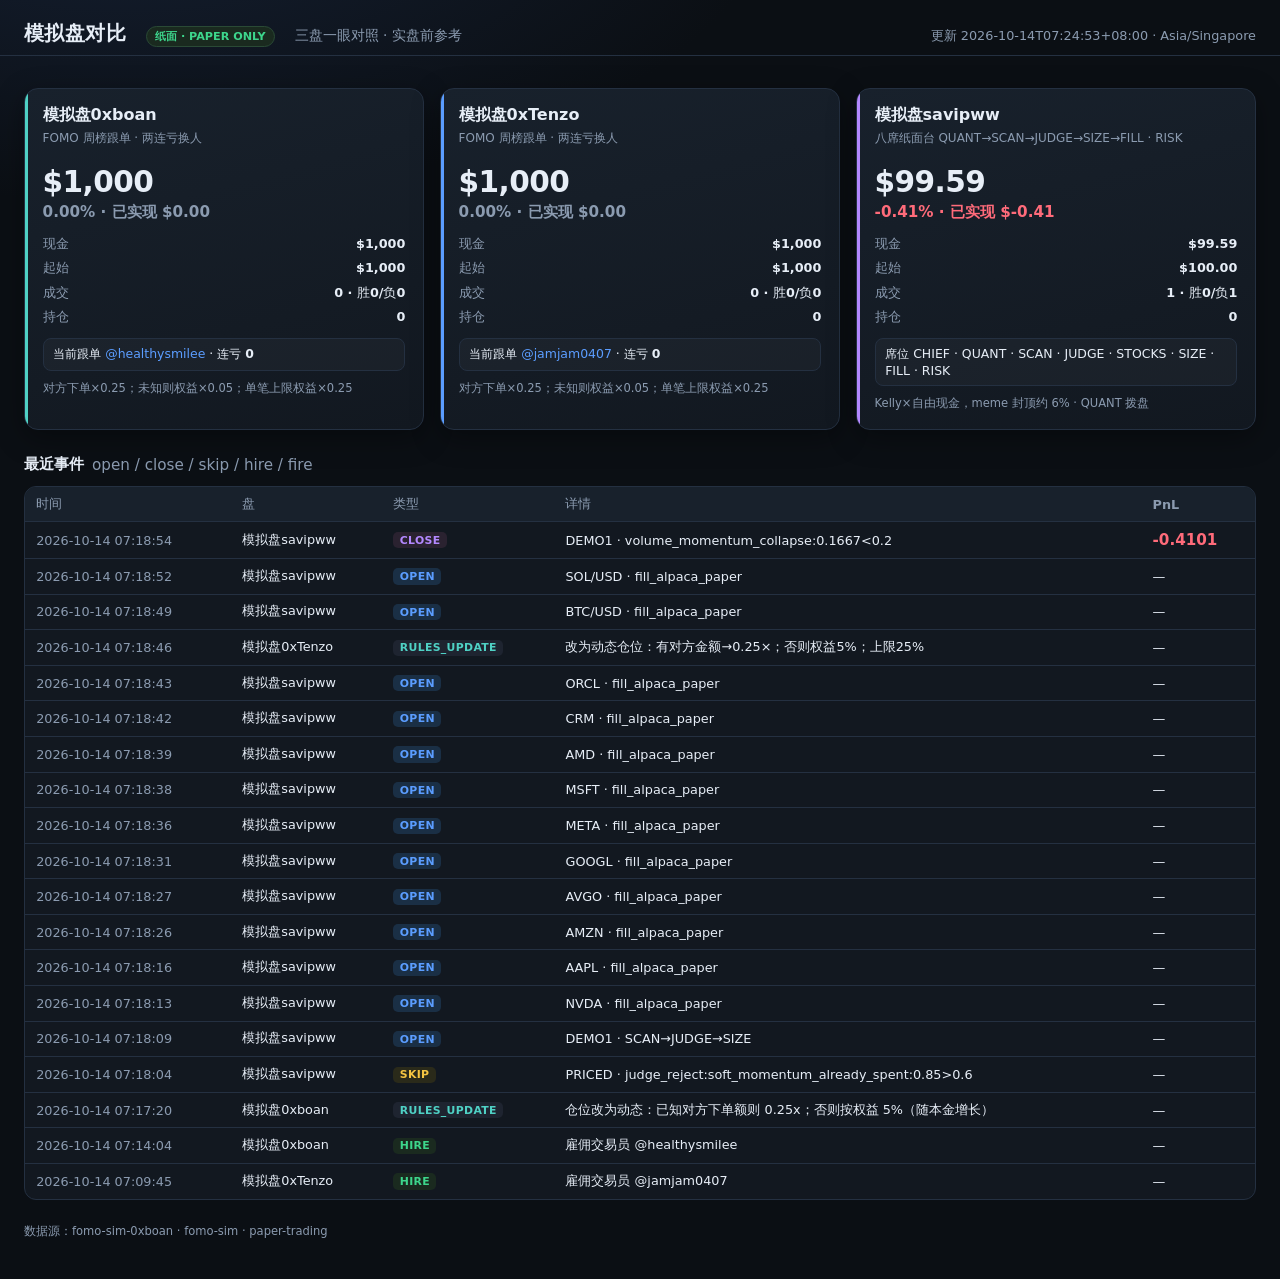
==== docs/index.html @ 2f776624 "Seed the paper-sim comparison dashboard. Add the static docs dashboard, sample snapshot, and the Pyt" ====
<!DOCTYPE html>
<html lang="zh-CN">
<head>
<meta charset="utf-8" />
<meta name="viewport" content="width=device-width, initial-scale=1" />
<title>模拟盘对比 · Paper Sim Compare</title>
<style>
  :root {
    --bg: #0b0f14;
    --panel: #121820;
    --panel2: #18212c;
    --border: #243041;
    --text: #e7eef7;
    --muted: #8b9bb0;
    --green: #3dd68c;
    --red: #ff6b7a;
    --amber: #f5c542;
    --blue: #5b9dff;
    --purple: #b388ff;
    --cyan: #4fd1c5;
  }
  * { box-sizing: border-box; }
  body {
    margin: 0;
    font-family: "SF Pro Text", "Segoe UI", "PingFang SC", "Noto Sans SC", system-ui, sans-serif;
    background: radial-gradient(1200px 600px at 10% -10%, #152033 0%, var(--bg) 55%);
    color: var(--text);
    min-height: 100vh;
  }
  header {
    display: flex; flex-wrap: wrap; align-items: baseline; gap: .75rem 1.25rem;
    padding: 1.25rem 1.5rem .5rem;
    border-bottom: 1px solid var(--border);
  }
  header h1 { margin: 0; font-size: 1.25rem; font-weight: 650; letter-spacing: .02em; }
  header .sub { color: var(--muted); font-size: .85rem; }
  header .meta { margin-left: auto; color: var(--muted); font-size: .8rem; font-variant-numeric: tabular-nums; }
  .badge {
    display: inline-block; padding: .15rem .5rem; border-radius: 999px;
    background: #1a2a1f; color: var(--green); font-size: .7rem; font-weight: 600;
    border: 1px solid #2a4a35;
  }
  main { padding: 1rem 1.5rem 2.5rem; max-width: 1280px; margin: 0 auto; }
  .cards {
    display: grid;
    grid-template-columns: repeat(3, 1fr);
    gap: 1rem;
    margin: 1rem 0 1.5rem;
  }
  @media (max-width: 960px) { .cards { grid-template-columns: 1fr; } }
  .card {
    background: linear-gradient(165deg, var(--panel2), var(--panel));
    border: 1px solid var(--border);
    border-radius: 14px;
    padding: 1rem 1.1rem 1.15rem;
    box-shadow: 0 8px 28px rgba(0,0,0,.35);
    position: relative;
    overflow: hidden;
  }
  .card::before {
    content: "";
    position: absolute; inset: 0 auto 0 0; width: 3px;
    background: var(--accent, var(--blue));
  }
  .card[data-id="0xboan"] { --accent: var(--cyan); }
  .card[data-id="0xTenzo"] { --accent: var(--blue); }
  .card[data-id="savipww"] { --accent: var(--purple); }
  .card .name { font-size: 1rem; font-weight: 650; margin: 0 0 .2rem; }
  .card .strategy { color: var(--muted); font-size: .75rem; line-height: 1.35; min-height: 2.1em; }
  .equity {
    font-size: 1.85rem; font-weight: 700; font-variant-numeric: tabular-nums;
    margin: .65rem 0 .15rem; letter-spacing: -.02em;
  }
  .pnl { font-size: .95rem; font-weight: 600; font-variant-numeric: tabular-nums; }
  .pnl.up { color: var(--green); }
  .pnl.down { color: var(--red); }
  .pnl.flat { color: var(--muted); }
  .grid {
    display: grid; grid-template-columns: 1fr 1fr; gap: .45rem .75rem;
    margin-top: .85rem; font-size: .8rem;
  }
  .grid .k { color: var(--muted); }
  .grid .v { font-variant-numeric: tabular-nums; text-align: right; font-weight: 550; }
  .trader {
    margin-top: .75rem; padding: .45rem .6rem; border-radius: 8px;
    background: rgba(255,255,255,.03); border: 1px solid var(--border);
    font-size: .78rem;
  }
  .trader a { color: var(--blue); text-decoration: none; }
  .sizing { color: var(--muted); font-size: .72rem; margin-top: .55rem; line-height: 1.4; }
  section h2 {
    font-size: .95rem; margin: 0 0 .65rem; font-weight: 650;
    display: flex; align-items: center; gap: .5rem;
  }
  .table-wrap {
    overflow: auto; border: 1px solid var(--border); border-radius: 12px;
    background: var(--panel);
  }
  table { width: 100%; border-collapse: collapse; font-size: .8rem; }
  th, td { padding: .55rem .7rem; text-align: left; border-bottom: 1px solid var(--border); }
  th { color: var(--muted); font-weight: 550; background: var(--panel2); position: sticky; top: 0; }
  tr:last-child td { border-bottom: none; }
  .tag {
    display: inline-block; padding: .1rem .4rem; border-radius: 5px;
    font-size: .68rem; font-weight: 700; letter-spacing: .03em; text-transform: uppercase;
  }
  .tag-open { background: #1a2f45; color: var(--blue); }
  .tag-close { background: #2a2230; color: var(--purple); }
  .tag-skip { background: #2a2a1a; color: var(--amber); }
  .tag-hire { background: #1a2a1f; color: var(--green); }
  .tag-fire { background: #2a1a1e; color: var(--red); }
  .tag-rules_update { background: #1e2430; color: var(--cyan); }
  .err { color: var(--red); padding: 1rem; }
  footer { color: var(--muted); font-size: .72rem; margin-top: 1.5rem; }
</style>
</head>
<body>
<header>
  <h1>模拟盘对比</h1>
  <span class="badge">纸面 · PAPER ONLY</span>
  <span class="sub">三盘一眼对照 · 实盘前参考</span>
  <div class="meta" id="meta">加载中…</div>
</header>
<main>
  <div class="cards" id="cards"></div>
  <section>
    <h2>最近事件 <span class="sub" style="font-weight:400;color:var(--muted)">open / close / skip / hire / fire</span></h2>
    <div class="table-wrap">
      <table>
        <thead>
          <tr>
            <th>时间</th>
            <th>盘</th>
            <th>类型</th>
            <th>详情</th>
            <th>PnL</th>
          </tr>
        </thead>
        <tbody id="events"></tbody>
      </table>
    </div>
  </section>
  <footer id="footer">数据源：fomo-sim-0xboan · fomo-sim · paper-trading</footer>
</main>
<script>
const LIVE = location.port === "8765" || location.hostname === "127.0.0.1" || location.hostname === "localhost";
const URLS = LIVE
  ? ["/api/snapshot.json", "./data/latest.json"]
  : ["./data/latest.json"];

function money(n) {
  if (n == null || Number.isNaN(n)) return "—";
  const s = Math.abs(n) >= 1000 ? n.toLocaleString("en-US", {maximumFractionDigits: 2}) : n.toFixed(2);
  return "$" + s;
}
function pct(n) {
  const sign = n > 0 ? "+" : "";
  return sign + n.toFixed(2) + "%";
}
function pnlClass(n) {
  if (n > 0.0001) return "up";
  if (n < -0.0001) return "down";
  return "flat";
}
function esc(s) {
  return String(s ?? "").replace(/[&<>"']/g, c => ({"&":"&amp;","<":"&lt;",">":"&gt;",'"':"&quot;","'":"&#39;"}[c]));
}
function tagClass(t) {
  return "tag tag-" + (t || "").replace(/[^a-z_]/gi, "");
}

function render(data) {
  const meta = document.getElementById("meta");
  meta.textContent = "更新 " + (data.generated_at || "—") + " · " + (data.timezone || "SGT");
  const cards = document.getElementById("cards");
  cards.innerHTML = (data.bots || []).map(b => {
    const pnl = b.equity - b.start_cash;
    const pnlP = b.start_cash ? (pnl / b.start_cash) * 100 : 0;
    let traderHtml;
    if (b.current_trader) {
      traderHtml = `<div class="trader">当前跟单 <a href="https://x.com/${esc(b.current_trader)}" target="_blank" rel="noopener">@${esc(b.current_trader)}</a>
        · 连亏 <b>${b.consecutive_losses ?? 0}</b></div>`;
    } else if (b.seats) {
      traderHtml = `<div class="trader">席位 ${esc((b.seats || []).join(" · "))}</div>`;
    } else {
      traderHtml = `<div class="trader">策略台 · 无跟单对象</div>`;
    }
    return `<article class="card" data-id="${esc(b.id)}">
      <div class="name">${esc(b.name)}</div>
      <div class="strategy">${esc(b.strategy)}</div>
      <div class="equity">${money(b.equity)}</div>
      <div class="pnl ${pnlClass(pnl)}">${pct(pnlP)} · 已实现 ${money(b.realized_pnl)}</div>
      <div class="grid">
        <div class="k">现金</div><div class="v">${money(b.cash)}</div>
        <div class="k">起始</div><div class="v">${money(b.start_cash)}</div>
        <div class="k">成交</div><div class="v">${b.trade_count} · 胜${b.win_count}/负${b.loss_count}</div>
        <div class="k">持仓</div><div class="v">${b.open_positions_count}</div>
      </div>
      ${traderHtml}
      <div class="sizing">${esc(b.sizing_note || "")}</div>
    </article>`;
  }).join("");

  const tbody = document.getElementById("events");
  const rows = data.recent_events || [];
  if (!rows.length) {
    tbody.innerHTML = `<tr><td colspan="5" style="color:var(--muted)">暂无事件</td></tr>`;
  } else {
    tbody.innerHTML = rows.map(e => {
      const pnl = e.pnl;
      let pnlCell = "—";
      if (pnl != null && pnl !== "") {
        const n = Number(pnl);
        pnlCell = `<span class="pnl ${pnlClass(n)}">${n >= 0 ? "+" : ""}${n.toFixed(4)}</span>`;
      }
      const detail = e.msg || (e.handle ? "@" + e.handle : "") || (e.symbol || "") || "—";
      return `<tr>
        <td style="white-space:nowrap;font-variant-numeric:tabular-nums;color:var(--muted)">${esc((e.ts||"").replace("T"," ").slice(0,19))}</td>
        <td>${esc(e.bot_name || e.bot_id || "")}</td>
        <td><span class="${tagClass(e.type)}">${esc(e.type)}</span></td>
        <td>${esc(detail)}</td>
        <td>${pnlCell}</td>
      </tr>`;
    }).join("");
  }
}

async function load() {
  let lastErr;
  for (const u of URLS) {
    try {
      const r = await fetch(u + (LIVE ? (u.includes("?") ? "&" : "?") + "t=" + Date.now() : ""), {cache: "no-store"});
      if (!r.ok) throw new Error(u + " " + r.status);
      const data = await r.json();
      render(data);
      return;
    } catch (e) { lastErr = e; }
  }
  document.getElementById("cards").innerHTML = `<div class="err">无法加载数据：${esc(lastErr && lastErr.message)}</div>`;
}

load();
if (LIVE) setInterval(load, 30000);
else {
  // GitHub Pages: still refresh latest.json periodically if user leaves tab open
  setInterval(load, 60000);
}
</script>
</body>
</html>
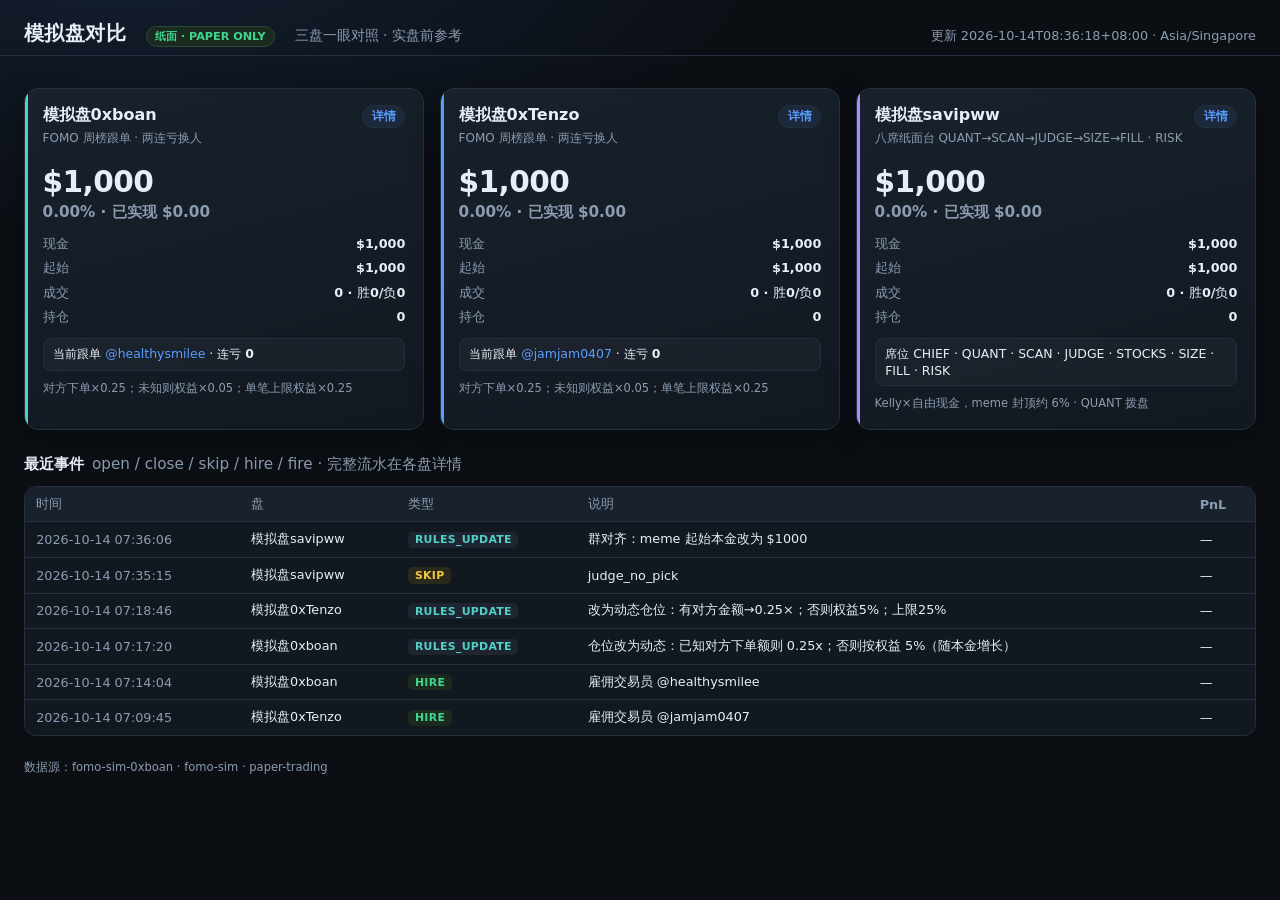
==== commit 52bb1db3: "Add per-bot paper detail pages with full event history. Compare cards link to bot.html, and export n" ====
--- a/docs/index.html
+++ b/docs/index.html
@@ -56,7 +56,19 @@
     box-shadow: 0 8px 28px rgba(0,0,0,.35);
     position: relative;
     overflow: hidden;
-  }
+    cursor: pointer;
+  }
+  .card:hover { border-color: #3a516c; }
+  .card-top { display: flex; align-items: flex-start; justify-content: space-between; gap: .6rem; }
+  .detail-link {
+    flex: none;
+    color: var(--blue); text-decoration: none; font-size: .72rem; font-weight: 700;
+    border: 1px solid var(--border); border-radius: 999px; padding: .18rem .55rem;
+    background: rgba(91,157,255,.08);
+  }
+  .detail-link:hover { background: rgba(91,157,255,.18); }
+  .bot-link { color: var(--text); text-decoration: none; }
+  .bot-link:hover { color: var(--blue); }
   .card::before {
     content: "";
     position: absolute; inset: 0 auto 0 0; width: 3px;
@@ -124,7 +136,7 @@
 <main>
   <div class="cards" id="cards"></div>
   <section>
-    <h2>最近事件 <span class="sub" style="font-weight:400;color:var(--muted)">open / close / skip / hire / fire</span></h2>
+    <h2>最近事件 <span class="sub" style="font-weight:400;color:var(--muted)">open / close / skip / hire / fire · 完整流水在各盘详情</span></h2>
     <div class="table-wrap">
       <table>
         <thead>
@@ -132,7 +144,7 @@
             <th>时间</th>
             <th>盘</th>
             <th>类型</th>
-            <th>详情</th>
+            <th>说明</th>
             <th>PnL</th>
           </tr>
         </thead>
@@ -185,8 +197,12 @@
     } else {
       traderHtml = `<div class="trader">策略台 · 无跟单对象</div>`;
     }
-    return `<article class="card" data-id="${esc(b.id)}">
-      <div class="name">${esc(b.name)}</div>
+    const detailHref = "./bot.html?id=" + encodeURIComponent(b.id);
+    return `<article class="card" data-id="${esc(b.id)}" data-href="${detailHref}" tabindex="0">
+      <div class="card-top">
+        <div class="name">${esc(b.name)}</div>
+        <a class="detail-link" href="${detailHref}">详情</a>
+      </div>
       <div class="strategy">${esc(b.strategy)}</div>
       <div class="equity">${money(b.equity)}</div>
       <div class="pnl ${pnlClass(pnl)}">${pct(pnlP)} · 已实现 ${money(b.realized_pnl)}</div>
@@ -216,7 +232,7 @@
       const detail = e.msg || (e.handle ? "@" + e.handle : "") || (e.symbol || "") || "—";
       return `<tr>
         <td style="white-space:nowrap;font-variant-numeric:tabular-nums;color:var(--muted)">${esc((e.ts||"").replace("T"," ").slice(0,19))}</td>
-        <td>${esc(e.bot_name || e.bot_id || "")}</td>
+        <td><a class="bot-link" href="./bot.html?id=${encodeURIComponent(e.bot_id || "")}">${esc(e.bot_name || e.bot_id || "")}</a></td>
         <td><span class="${tagClass(e.type)}">${esc(e.type)}</span></td>
         <td>${esc(detail)}</td>
         <td>${pnlCell}</td>
@@ -239,6 +255,18 @@
   document.getElementById("cards").innerHTML = `<div class="err">无法加载数据：${esc(lastErr && lastErr.message)}</div>`;
 }
 
+function openCard(card) {
+  if (card && card.dataset.href) location.href = card.dataset.href;
+}
+document.getElementById("cards").addEventListener("click", (ev) => {
+  if (ev.target.closest("a")) return;
+  openCard(ev.target.closest(".card"));
+});
+document.getElementById("cards").addEventListener("keydown", (ev) => {
+  if (ev.key !== "Enter" || ev.target.closest("a")) return;
+  openCard(ev.target.closest(".card"));
+});
+
 load();
 if (LIVE) setInterval(load, 30000);
 else {
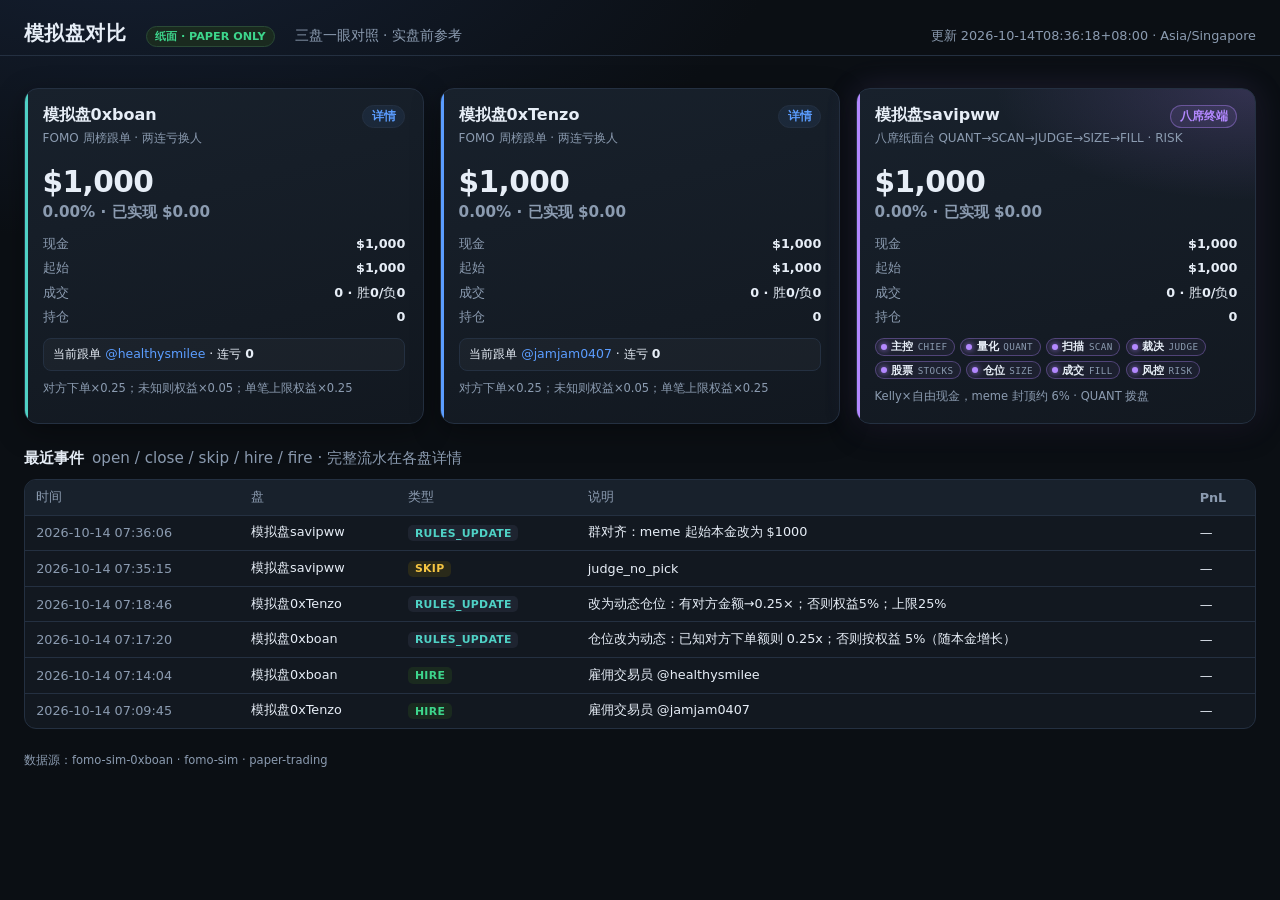
==== commit 709a5284: "Skin savipww as an eight-seat paper desk. Layer html.skin-savipww on the shared detail page the same" ====
--- a/docs/index.html
+++ b/docs/index.html
@@ -76,7 +76,42 @@
   }
   .card[data-id="0xboan"] { --accent: var(--cyan); }
   .card[data-id="0xTenzo"] { --accent: var(--blue); }
-  .card[data-id="savipww"] { --accent: var(--purple); }
+  .card[data-id="savipww"] {
+    --accent: var(--purple);
+    background:
+      radial-gradient(420px 180px at 100% 0%, rgba(179, 136, 255, .18), transparent 62%),
+      linear-gradient(165deg, var(--panel2), var(--panel));
+    box-shadow: 0 8px 28px rgba(0,0,0,.35), 0 0 32px rgba(179, 136, 255, .14);
+  }
+  .card[data-id="savipww"] .detail-link {
+    color: var(--purple);
+    background: rgba(179, 136, 255, .1);
+    border-color: rgba(179, 136, 255, .4);
+  }
+  .seat-strip {
+    display: flex; flex-wrap: wrap; gap: .32rem;
+    margin-top: .75rem;
+  }
+  .mini-seat {
+    display: inline-flex; align-items: center; gap: .28rem;
+    border: 1px solid rgba(179, 136, 255, .35);
+    border-radius: 999px;
+    padding: .1rem .42rem .1rem .32rem;
+    background: rgba(179, 136, 255, .06);
+    line-height: 1.2;
+  }
+  .mini-seat i {
+    width: 6px; height: 6px; border-radius: 50%;
+    background: var(--purple);
+    box-shadow: 0 0 6px var(--purple);
+    flex: none;
+  }
+  .mini-seat b { font-size: .68rem; font-weight: 700; color: var(--text); }
+  .mini-seat em {
+    font-style: normal;
+    font-family: ui-monospace, "SFMono-Regular", Menlo, Consolas, monospace;
+    font-size: .58rem; letter-spacing: .04em; color: var(--muted);
+  }
   .card .name { font-size: 1rem; font-weight: 650; margin: 0 0 .2rem; }
   .card .strategy { color: var(--muted); font-size: .75rem; line-height: 1.35; min-height: 2.1em; }
   .equity {
@@ -180,6 +215,10 @@
 function tagClass(t) {
   return "tag tag-" + (t || "").replace(/[^a-z_]/gi, "");
 }
+const SEAT_ZH = {
+  CHIEF: "主控", QUANT: "量化", SCAN: "扫描", JUDGE: "裁决",
+  STOCKS: "股票", SIZE: "仓位", FILL: "成交", RISK: "风控",
+};
 
 function render(data) {
   const meta = document.getElementById("meta");
@@ -192,16 +231,20 @@
     if (b.current_trader) {
       traderHtml = `<div class="trader">当前跟单 <a href="https://x.com/${esc(b.current_trader)}" target="_blank" rel="noopener">@${esc(b.current_trader)}</a>
         · 连亏 <b>${b.consecutive_losses ?? 0}</b></div>`;
-    } else if (b.seats) {
-      traderHtml = `<div class="trader">席位 ${esc((b.seats || []).join(" · "))}</div>`;
+    } else if (b.seats && b.seats.length) {
+      traderHtml = `<div class="seat-strip" aria-label="八席">${b.seats.map(s => {
+        const zh = SEAT_ZH[s] || s;
+        return `<span class="mini-seat" title="${esc(s)}"><i></i><b>${esc(zh)}</b><em>${esc(s)}</em></span>`;
+      }).join("")}</div>`;
     } else {
       traderHtml = `<div class="trader">策略台 · 无跟单对象</div>`;
     }
     const detailHref = "./bot.html?id=" + encodeURIComponent(b.id);
+    const linkLabel = b.id === "savipww" ? "八席终端" : "详情";
     return `<article class="card" data-id="${esc(b.id)}" data-href="${detailHref}" tabindex="0">
       <div class="card-top">
         <div class="name">${esc(b.name)}</div>
-        <a class="detail-link" href="${detailHref}">详情</a>
+        <a class="detail-link" href="${detailHref}">${linkLabel}</a>
       </div>
       <div class="strategy">${esc(b.strategy)}</div>
       <div class="equity">${money(b.equity)}</div>
